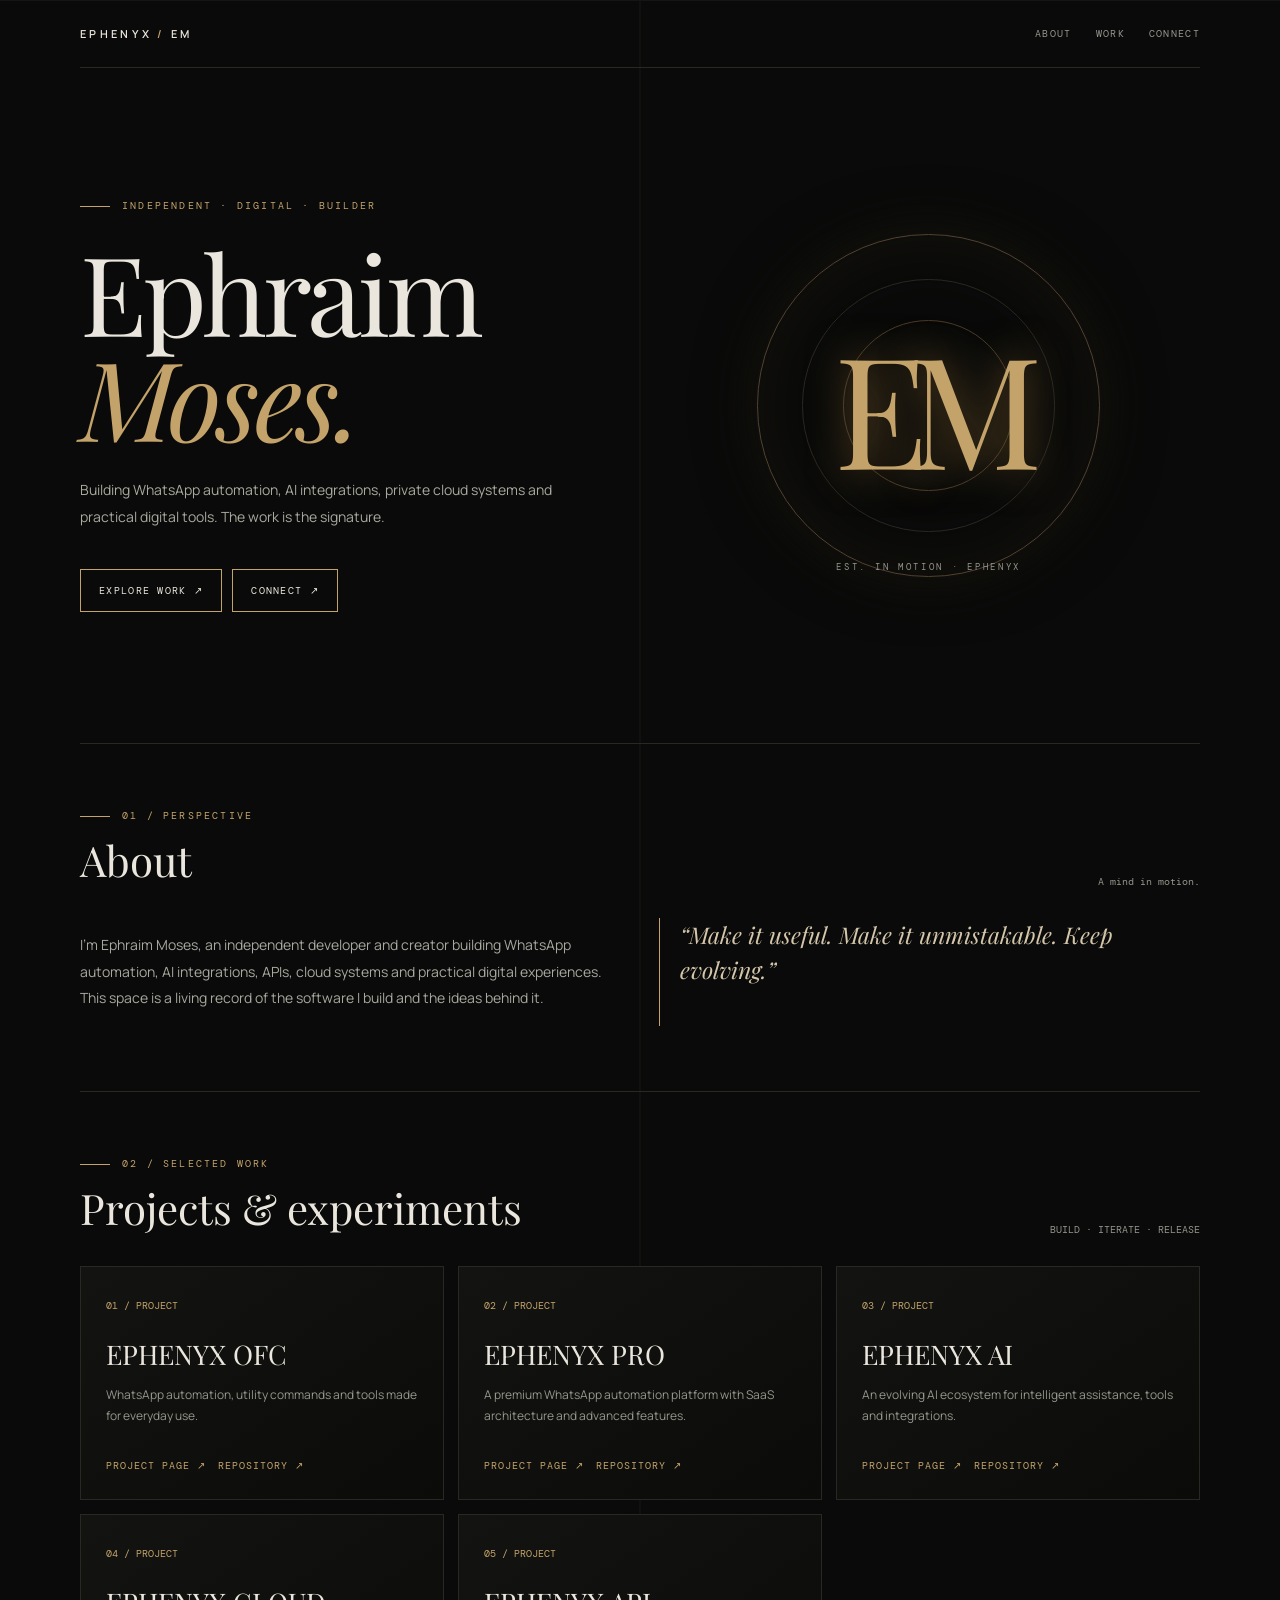
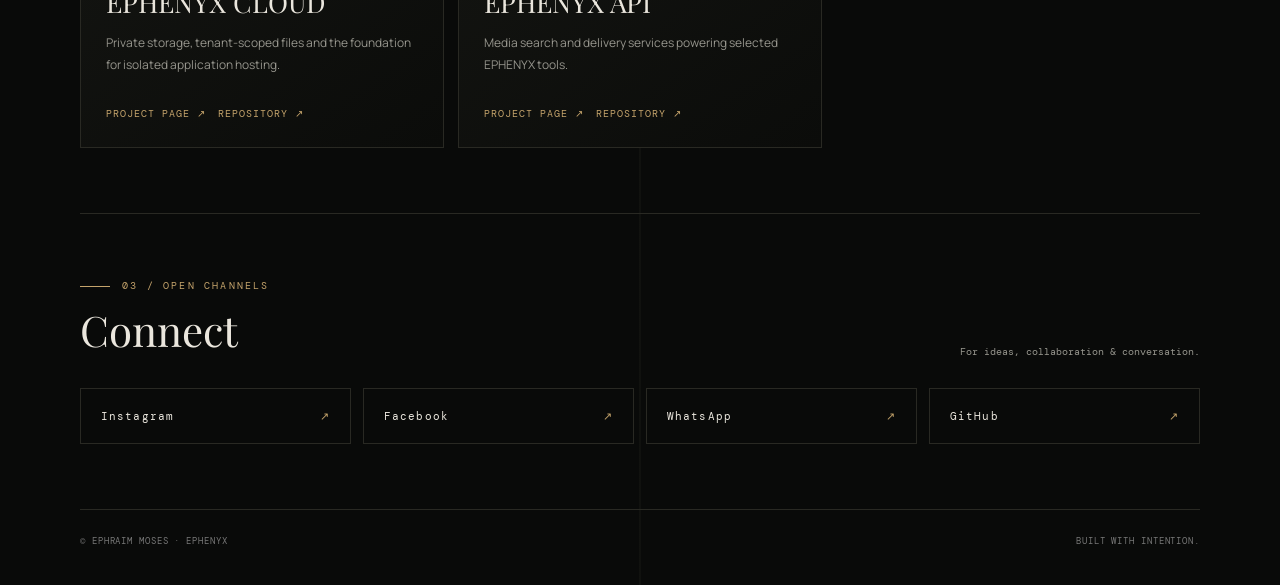
==== index.html @ 0f6b1a5a "seo: link homepage project cards to dedicated pages" ====
<!doctype html>
<html lang="en"><head>
<meta charset="utf-8"><meta name="viewport" content="width=device-width,initial-scale=1">
<title>Ephraim Moses | EPHENYX — Developer, Creator & Digital Builder</title>
<meta name="description" content="Meet Ephraim Moses, creator of EPHENYX. Explore WhatsApp automation projects, software experiments, AI tools and digital work.">
<meta name="referrer" content="strict-origin-when-cross-origin">
<meta name="author" content="Ephraim Moses"><meta name="robots" content="index,follow"><meta name="theme-color" content="#090909">
<link rel="canonical" href="https://ephraimofc.github.io/EPHENYX/">
<meta property="og:title" content="Ephraim Moses · EPHENYX"><meta property="og:description" content="Independent builder. Digital work. EPHENYX."><meta property="og:url" content="https://ephraimofc.github.io/EPHENYX/"><meta property="og:type" content="website">
<script type="application/ld+json">{"@context":"https://schema.org","@graph":[{"@type":"WebSite","name":"EPHENYX","url":"https://ephraimofc.github.io/EPHENYX/","description":"The official website of Ephraim Moses: software, WhatsApp automation, AI and digital projects."},{"@type":"Person","name":"Ephraim Moses","url":"https://ephraimofc.github.io/EPHENYX/","description":"Independent developer and creator behind EPHENYX, exploring software, WhatsApp automation, AI and digital tools.","sameAs":["https://github.com/EphraimOFC","https://www.facebook.com/share/1F3VkrP8Ye/","https://wa.me/qr/BTVJLOVQTSO5B1","https://www.instagram.com/mrephraimofc/"]}]}</script>
<style>
@import url('https://fonts.googleapis.com/css2?family=DM+Mono&family=Manrope:wght@300;400;600&family=Playfair+Display:ital,wght@0,400;0,500;1,400&display=swap');
:root{--bg:#090a09;--fg:#eae6dd;--gold:#c4a36b;--muted:#96958d;--line:#292923;--serif:'Playfair Display',Georgia,serif;--mono:'DM Mono',monospace;--sans:'Manrope',sans-serif}
*{box-sizing:border-box}html{scroll-behavior:smooth}body{margin:0;background:var(--bg);color:var(--fg);font-family:var(--sans);background-image:linear-gradient(90deg,transparent 49.9%,#151612 50%,transparent 50.1%),linear-gradient(#151612 1px,transparent 1px);background-size:100% 100%,100% 90px;background-repeat:no-repeat;overflow-x:hidden}
.wrap{width:min(1120px,calc(100% - 40px));margin:auto}.top{display:flex;justify-content:space-between;align-items:center;padding:26px 0;border-bottom:1px solid var(--line)}.brand{font-size:11px;font-weight:600;letter-spacing:.3em}.brand span{color:var(--gold)}nav{display:flex;gap:24px}nav a{color:var(--muted);font:10px var(--mono);text-decoration:none;letter-spacing:.13em;text-transform:uppercase}nav a:hover{color:var(--gold)}
.hero{min-height:75vh;display:grid;grid-template-columns:1fr 1fr;align-items:center;gap:35px;padding:60px 0}.eyebrow{color:var(--gold);font:10px var(--mono);letter-spacing:.22em;text-transform:uppercase}.eyebrow:before{content:"";display:inline-block;width:30px;height:1px;background:var(--gold);vertical-align:middle;margin-right:12px}
h1{font:clamp(60px,8.8vw,110px)/.96 var(--serif);font-weight:400;letter-spacing:-.04em;margin:27px 0}h1 em{color:var(--gold);font-weight:400}.lead{max-width:490px;color:#aaa99f;line-height:1.9;font-size:14px}.btn{display:inline-block;margin:25px 10px 0 0;border:1px solid var(--gold);padding:14px 18px;text-decoration:none;color:var(--fg);font:10px var(--mono);letter-spacing:.13em;text-transform:uppercase}.btn:hover{background:var(--gold);color:#090909}
.seal{aspect-ratio:1;max-width:390px;width:100%;margin:auto;position:relative;display:grid;place-items:center}.ring{position:absolute;border:1px solid #51432e;border-radius:50%;inset:6%;box-shadow:inset 0 0 70px #14110d,0 0 60px #15120c}.ring:before,.ring:after{content:"";position:absolute;inset:13%;border:1px solid #292720;border-radius:50%}.ring:after{inset:25%;border-color:#4a3b28}.seal strong{font:clamp(95px,14vw,155px) var(--serif);color:var(--gold);letter-spacing:-.13em;text-shadow:0 0 40px #6c5129;z-index:1}.seal small{position:absolute;bottom:7%;font:9px var(--mono);letter-spacing:.3em;color:var(--muted)}
section{padding:65px 0;border-top:1px solid var(--line)}.head{display:flex;justify-content:space-between;align-items:end;margin-bottom:30px;gap:15px}.head h2{font:42px var(--serif);font-weight:400;margin:10px 0 0}.head small{font:10px var(--mono);color:var(--muted)}
.about{display:grid;grid-template-columns:1fr 1fr;gap:38px;color:#a9a89f;line-height:1.9;font-size:14px}.quote{border-left:1px solid var(--gold);padding-left:20px;font:italic 23px/1.5 var(--serif);color:#d4c6aa}
.projects{display:grid;grid-template-columns:repeat(3,1fr);gap:14px}.project{border:1px solid var(--line);background:linear-gradient(145deg,#131411,#0b0c0a);padding:25px;min-height:230px;position:relative;transition:.2s}.project:hover{border-color:#8a7047;transform:translateY(-3px)}.project small{font:10px var(--mono);color:var(--gold)}.project h3{font:27px var(--serif);font-weight:400;margin:22px 0 10px}.project p{color:var(--muted);font-size:12px;line-height:1.8}.project a{display:inline-block;margin-top:20px;color:var(--gold);font:10px var(--mono);text-decoration:none;text-transform:uppercase;letter-spacing:.1em}.project a+a{margin-left:12px}
.links{display:flex;gap:12px;flex-wrap:wrap}.social{flex:1;min-width:170px;border:1px solid var(--line);padding:20px;text-decoration:none;color:var(--fg);font:11px var(--mono);letter-spacing:.1em;display:flex;justify-content:space-between}.social span{color:var(--gold)}.social:hover{border-color:var(--gold)}
footer{border-top:1px solid var(--line);padding:25px 0 38px;display:flex;justify-content:space-between;color:#777;font:9px var(--mono);letter-spacing:.1em;text-transform:uppercase}
@media(max-width:700px){.hero{grid-template-columns:1fr;padding:55px 0 35px;min-height:auto}.seal{max-width:270px}.top nav{gap:12px}.top nav a{font-size:9px}.projects{grid-template-columns:1fr}.project{min-height:190px}.about{grid-template-columns:1fr}.head{align-items:flex-start;flex-direction:column}.head h2{font-size:35px}h1{font-size:clamp(58px,15vw,85px)}}
</style></head>
<body><div class="wrap">
<header class="top"><div class="brand">EPHENYX <span>/</span> EM</div><nav><a href="#about">About</a><a href="#work">Work</a><a href="#connect">Connect</a></nav></header>
<main>
<div class="hero"><div><div class="eyebrow" id="kicker">Independent · Digital · Builder</div><h1 id="name">Ephraim<br><em>Moses.</em></h1><p class="lead" id="intro">Building ideas into digital tools, automation and experiences. The work is the signature.</p><a class="btn" href="#work">Explore work ↗</a><a class="btn" href="#connect">Connect ↗</a></div><div class="seal"><div class="ring"></div><strong>EM</strong><small>EST. IN MOTION · EPHENYX</small></div></div>
<section id="about"><div class="head"><div><div class="eyebrow">01 / Perspective</div><h2>About</h2></div><small id="aboutTag">A mind in motion.</small></div><div class="about"><p id="aboutText">Developer, creator and technology enthusiast building digital experiences.</p><div class="quote" id="quote">“Make it useful. Make it unmistakable. Keep evolving.”</div></div></section>
<section id="work"><div class="head"><div><div class="eyebrow">02 / Selected work</div><h2>Projects & experiments</h2></div><small>BUILD · ITERATE · RELEASE</small></div><div class="projects" id="projects">
<article class="project"><small>01 / PROJECT</small><h3>EPHENYX OFC</h3><p>WhatsApp automation, utility commands and tools made for everyday use.</p><a href="./projects/ephenyx-ofc/">Project page ↗</a><a href="https://github.com/EphraimOFC/EPHENYX-OFC">Repository ↗</a></article>
<article class="project"><small>02 / PROJECT</small><h3>EPHENYX PRO</h3><p>A premium WhatsApp automation platform with SaaS architecture and advanced features.</p><a href="./projects/ephenyx-pro/">Project page ↗</a><a href="https://github.com/EphraimOFC/EPHENYXPRO">Repository ↗</a></article>
<article class="project"><small>03 / PROJECT</small><h3>EPHENYX AI</h3><p>A conversational AI service foundation for the EPHENYX ecosystem.</p><a href="./projects/ephenyx-ai/">Project page ↗</a><a href="https://github.com/EphraimOFC/EPHENYX-AI">Repository ↗</a></article>
<article class="project"><small>04 / PROJECT</small><h3>EPHENYX CLOUD</h3><p>Private storage and the foundation for isolated hosting of bots and applications.</p><a href="./projects/ephenyx-cloud/">Project page ↗</a><a href="https://github.com/EphraimOFC/EPHENYX-CLOUD">Repository ↗</a></article>
<article class="project"><small>05 / PROJECT</small><h3>EPHENYX API</h3><p>Media search and delivery services supporting selected EPHENYX tools.</p><a href="./projects/ephenyx-api/">Project page ↗</a><a href="https://github.com/EphraimOFC/mrephraimofc-ephenyx-apis">Repository ↗</a></article>
</div></section>
<section id="connect"><div class="head"><div><div class="eyebrow">03 / Open channels</div><h2>Connect</h2></div><small id="contactIntro">Ideas · Collaboration · Conversation</small></div><div class="links" id="contacts">
<a class="social" href="https://www.instagram.com/mrephraimofc/" target="_blank" rel="noopener noreferrer">Instagram <span>↗</span></a>
<a class="social" href="https://www.facebook.com/share/1F3VkrP8Ye/" target="_blank" rel="noopener noreferrer">Facebook <span>↗</span></a>
<a class="social" href="https://wa.me/qr/BTVJLOVQTSO5B1" target="_blank" rel="noopener noreferrer">WhatsApp <span>↗</span></a>
<a class="social" href="https://github.com/EphraimOFC" target="_blank" rel="noopener noreferrer">GitHub <span>↗</span></a>
</div></section>
</main><footer><span id="foot">© Ephraim Moses · EPHENYX</span><span>Built with intention.</span></footer></div>
<script>
const fallback={name:"Ephraim Moses",heroKicker:"Independent · Digital · Builder",heroBio:"Building ideas into digital tools, automation and experiences. The work is the signature.",about:"I’m Ephraim Moses, an independent developer and creator exploring technology, automation, AI and practical digital experiences. This space is a living record of the things I build and the ideas behind them.",aboutTag:"A mind in motion.",quote:"Make it useful. Make it unmistakable. Keep evolving.",contactCaption:"For ideas, collaboration & conversation.",footer:"© Ephraim Moses · EPHENYX",projects:[{name:"EPHENYX OFC",description:"WhatsApp automation, utility commands and tools made for everyday use.",url:"https://github.com/EphraimOFC/EPHENYX-OFC",label:"Explore repository"},{name:"EPHENYX PRO",description:"Premium WhatsApp automation with SaaS architecture and advanced features.",url:"https://github.com/EphraimOFC/EPHENYXPRO",label:"Explore repository"},{name:"EPHENYX AI",description:"An evolving AI ecosystem for assistance, tools and integrations.",url:"#connect",label:"In development"}],contacts:[{name:"Facebook",url:"https://www.facebook.com/share/1F3VkrP8Ye/"},{name:"WhatsApp",url:"https://wa.me/qr/BTVJLOVQTSO5B1"},{name:"GitHub",url:"https://github.com/EphraimOFC"}]};
const esc=v=>String(v??"").replace(/[&<>"']/g,c=>({"&":"&amp;","<":"&lt;",">":"&gt;",'"':"&quot;","'":"&#39;"}[c]));
const safe=v=>{try{const u=new URL(v,location.href);return ["https:","http:"].includes(u.protocol)?esc(u.href):"#"}catch{return "#"}};
async function render(){let d=fallback;try{const r=await fetch("./data.json",{cache:"no-store"});if(r.ok)d={...fallback,...await r.json()}}catch{}
document.getElementById("kicker").textContent=d.heroKicker;const n=String(d.name||fallback.name).split(" ");document.getElementById("name").innerHTML=esc(n.shift())+"<br><em>"+esc(n.join(" "))+".</em>";document.getElementById("intro").textContent=d.heroBio;document.getElementById("aboutTag").textContent=d.aboutTag;document.getElementById("aboutText").textContent=d.about;document.getElementById("quote").textContent="“"+d.quote+"”";document.getElementById("contactIntro").textContent=d.contactCaption;document.getElementById("foot").textContent=d.footer;
document.getElementById("projects").innerHTML=(d.projects||[]).map((p,i)=>'<article class="project"><small>0'+(i+1)+' / PROJECT</small><h3>'+esc(p.name)+'</h3><p>'+esc(p.description)+'</p><a href="'+safe(p.url)+'" target="_blank" rel="noopener noreferrer">'+esc(p.label||"Project page")+' ↗</a>'+(p.repo?'<a href="'+safe(p.repo)+'" target="_blank" rel="noopener noreferrer">'+esc(p.repoLabel||"Repository")+' ↗</a>':'')+'</article>').join("");
document.getElementById("contacts").innerHTML=(d.contacts||[]).map(c=>'<a class="social" href="'+safe(c.url)+'" target="_blank" rel="noopener noreferrer">'+esc(c.name)+' <span>↗</span></a>').join("")}
render();
</script></body></html>
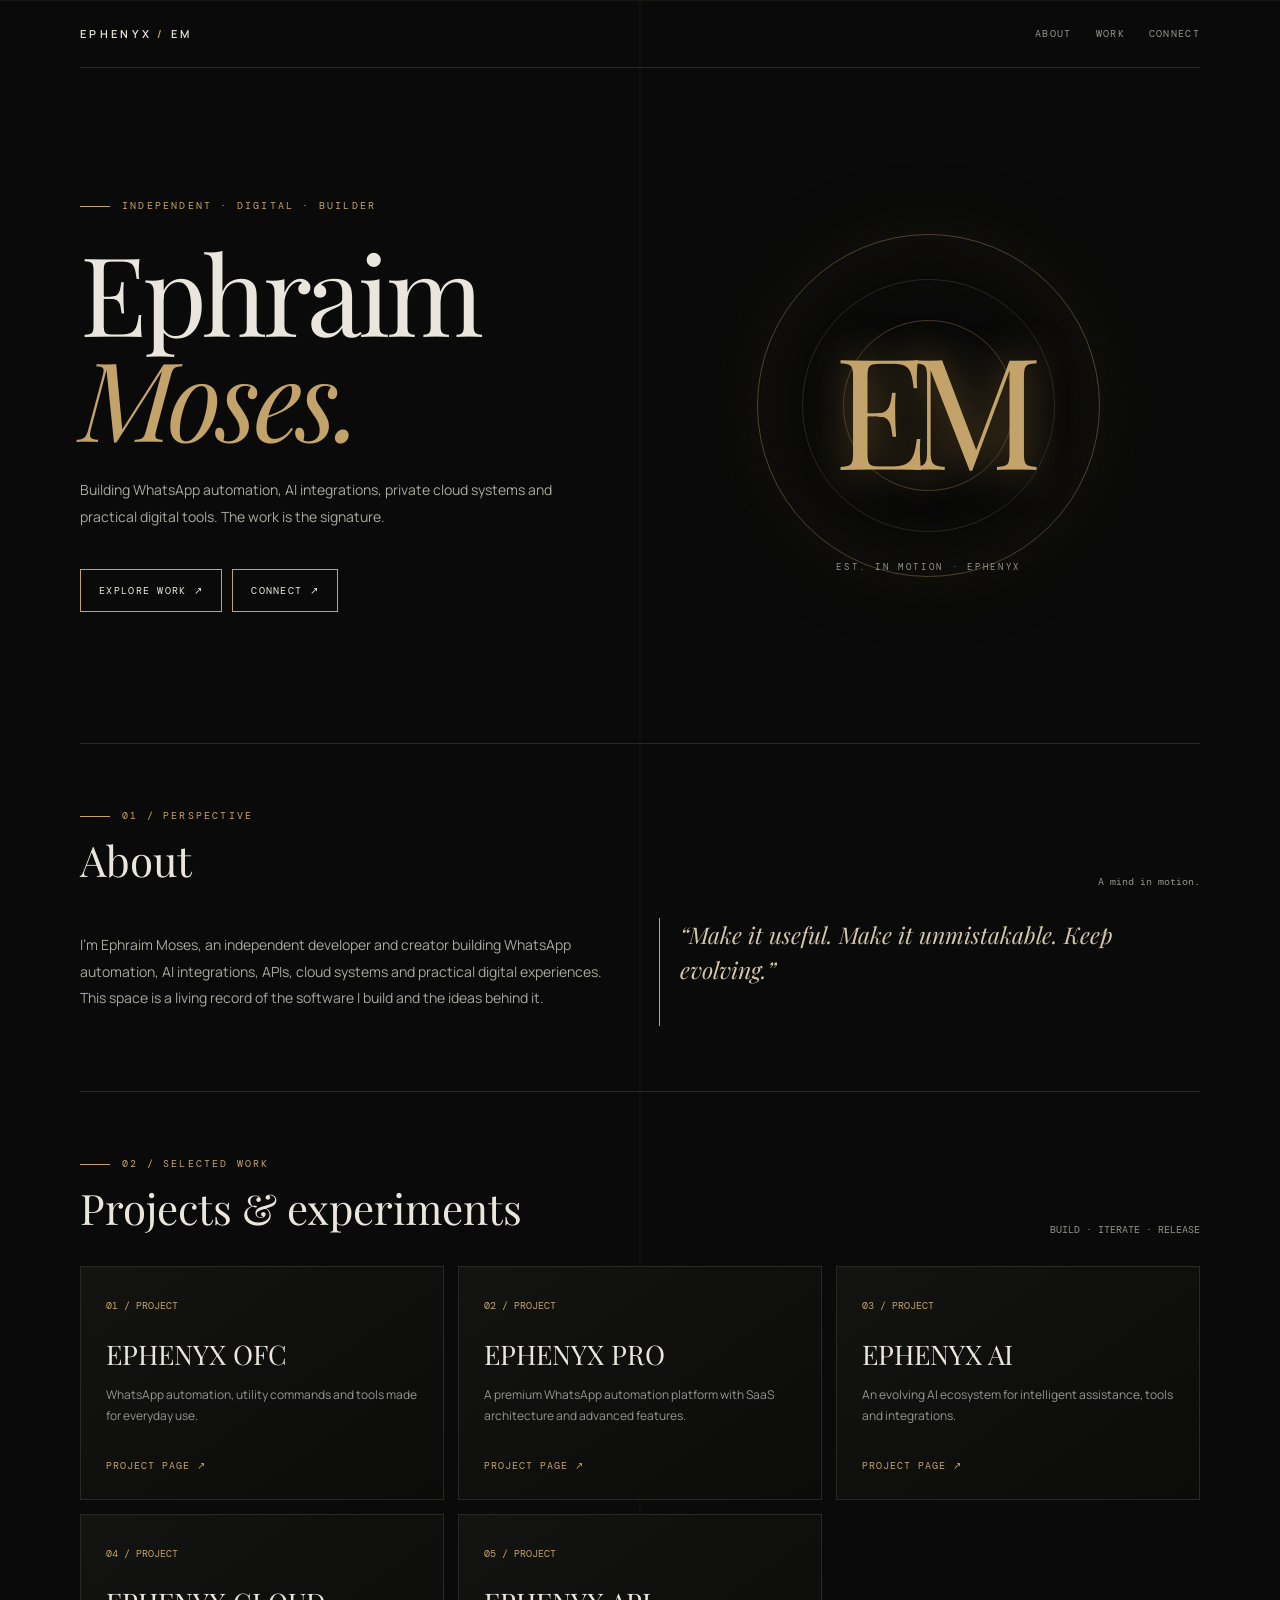
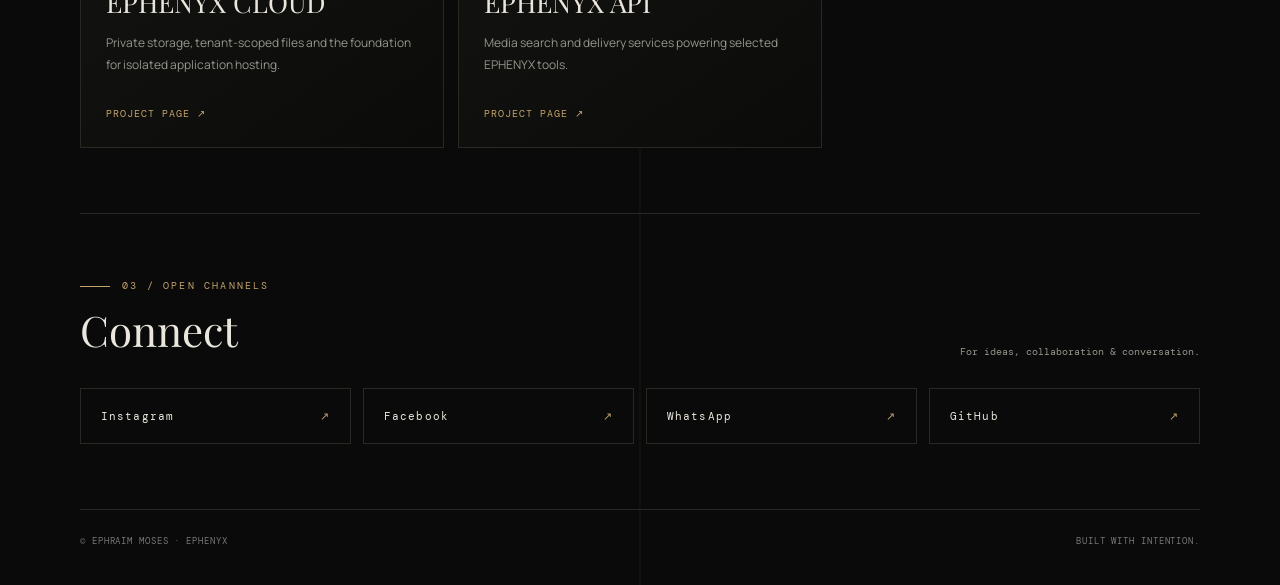
==== commit 21adf5e4: "Improve crawlable project content and social metadata" ====
--- a/index.html
+++ b/index.html
@@ -5,11 +5,11 @@
 <meta name="description" content="Meet Ephraim Moses, creator of EPHENYX. Explore WhatsApp automation projects, software experiments, AI tools and digital work.">
 <meta name="referrer" content="strict-origin-when-cross-origin">
 <meta name="author" content="Ephraim Moses"><meta name="robots" content="index,follow"><meta name="theme-color" content="#090909">
-<link rel="canonical" href="https://ephraimofc.github.io/EPHENYX/">
-<meta property="og:title" content="Ephraim Moses · EPHENYX"><meta property="og:description" content="Independent builder. Digital work. EPHENYX."><meta property="og:url" content="https://ephraimofc.github.io/EPHENYX/"><meta property="og:type" content="website">
+<link rel="canonical" href="https://ephraimofc.github.io/EPHENYX/"><link rel="icon" href="favicon.svg" type="image/svg+xml"><link rel="preconnect" href="https://fonts.googleapis.com"><link rel="preconnect" href="https://fonts.gstatic.com" crossorigin><link rel="stylesheet" href="https://fonts.googleapis.com/css2?family=DM+Mono&family=Manrope:wght@300;400;600&family=Playfair+Display:ital,wght@0,400;0,500;1,400&display=swap">
+<meta property="og:title" content="Ephraim Moses · EPHENYX"><meta property="og:description" content="Independent builder. Digital work. EPHENYX."><meta property="og:url" content="https://ephraimofc.github.io/EPHENYX/"><meta property="og:type" content="website"><meta name="twitter:card" content="summary"><meta name="twitter:title" content="Ephraim Moses | EPHENYX"><meta name="twitter:description" content="Independent developer building WhatsApp automation, AI integrations, cloud systems and practical digital tools.">
 <script type="application/ld+json">{"@context":"https://schema.org","@graph":[{"@type":"WebSite","name":"EPHENYX","url":"https://ephraimofc.github.io/EPHENYX/","description":"The official website of Ephraim Moses: software, WhatsApp automation, AI and digital projects."},{"@type":"Person","name":"Ephraim Moses","url":"https://ephraimofc.github.io/EPHENYX/","description":"Independent developer and creator behind EPHENYX, exploring software, WhatsApp automation, AI and digital tools.","sameAs":["https://github.com/EphraimOFC","https://www.facebook.com/share/1F3VkrP8Ye/","https://wa.me/qr/BTVJLOVQTSO5B1","https://www.instagram.com/mrephraimofc/"]}]}</script>
 <style>
-@import url('https://fonts.googleapis.com/css2?family=DM+Mono&family=Manrope:wght@300;400;600&family=Playfair+Display:ital,wght@0,400;0,500;1,400&display=swap');
+
 :root{--bg:#090a09;--fg:#eae6dd;--gold:#c4a36b;--muted:#96958d;--line:#292923;--serif:'Playfair Display',Georgia,serif;--mono:'DM Mono',monospace;--sans:'Manrope',sans-serif}
 *{box-sizing:border-box}html{scroll-behavior:smooth}body{margin:0;background:var(--bg);color:var(--fg);font-family:var(--sans);background-image:linear-gradient(90deg,transparent 49.9%,#151612 50%,transparent 50.1%),linear-gradient(#151612 1px,transparent 1px);background-size:100% 100%,100% 90px;background-repeat:no-repeat;overflow-x:hidden}
 .wrap{width:min(1120px,calc(100% - 40px));margin:auto}.top{display:flex;justify-content:space-between;align-items:center;padding:26px 0;border-bottom:1px solid var(--line)}.brand{font-size:11px;font-weight:600;letter-spacing:.3em}.brand span{color:var(--gold)}nav{display:flex;gap:24px}nav a{color:var(--muted);font:10px var(--mono);text-decoration:none;letter-spacing:.13em;text-transform:uppercase}nav a:hover{color:var(--gold)}
@@ -18,7 +18,7 @@
 .seal{aspect-ratio:1;max-width:390px;width:100%;margin:auto;position:relative;display:grid;place-items:center}.ring{position:absolute;border:1px solid #51432e;border-radius:50%;inset:6%;box-shadow:inset 0 0 70px #14110d,0 0 60px #15120c}.ring:before,.ring:after{content:"";position:absolute;inset:13%;border:1px solid #292720;border-radius:50%}.ring:after{inset:25%;border-color:#4a3b28}.seal strong{font:clamp(95px,14vw,155px) var(--serif);color:var(--gold);letter-spacing:-.13em;text-shadow:0 0 40px #6c5129;z-index:1}.seal small{position:absolute;bottom:7%;font:9px var(--mono);letter-spacing:.3em;color:var(--muted)}
 section{padding:65px 0;border-top:1px solid var(--line)}.head{display:flex;justify-content:space-between;align-items:end;margin-bottom:30px;gap:15px}.head h2{font:42px var(--serif);font-weight:400;margin:10px 0 0}.head small{font:10px var(--mono);color:var(--muted)}
 .about{display:grid;grid-template-columns:1fr 1fr;gap:38px;color:#a9a89f;line-height:1.9;font-size:14px}.quote{border-left:1px solid var(--gold);padding-left:20px;font:italic 23px/1.5 var(--serif);color:#d4c6aa}
-.projects{display:grid;grid-template-columns:repeat(3,1fr);gap:14px}.project{border:1px solid var(--line);background:linear-gradient(145deg,#131411,#0b0c0a);padding:25px;min-height:230px;position:relative;transition:.2s}.project:hover{border-color:#8a7047;transform:translateY(-3px)}.project small{font:10px var(--mono);color:var(--gold)}.project h3{font:27px var(--serif);font-weight:400;margin:22px 0 10px}.project p{color:var(--muted);font-size:12px;line-height:1.8}.project a{display:inline-block;margin-top:20px;color:var(--gold);font:10px var(--mono);text-decoration:none;text-transform:uppercase;letter-spacing:.1em}.project a+a{margin-left:12px}
+.projects{display:grid;grid-template-columns:repeat(3,1fr);gap:14px}.project{border:1px solid var(--line);background:linear-gradient(145deg,#131411,#0b0c0a);padding:25px;min-height:230px;position:relative;transition:.2s}.project:hover{border-color:#8a7047;transform:translateY(-3px)}.project small{font:10px var(--mono);color:var(--gold)}.project h3{font:27px var(--serif);font-weight:400;margin:22px 0 10px}.project p{color:var(--muted);font-size:12px;line-height:1.8}.project a{display:inline-block;margin-top:20px;color:var(--gold);font:10px var(--mono);text-decoration:none;text-transform:uppercase;letter-spacing:.1em}
 .links{display:flex;gap:12px;flex-wrap:wrap}.social{flex:1;min-width:170px;border:1px solid var(--line);padding:20px;text-decoration:none;color:var(--fg);font:11px var(--mono);letter-spacing:.1em;display:flex;justify-content:space-between}.social span{color:var(--gold)}.social:hover{border-color:var(--gold)}
 footer{border-top:1px solid var(--line);padding:25px 0 38px;display:flex;justify-content:space-between;color:#777;font:9px var(--mono);letter-spacing:.1em;text-transform:uppercase}
 @media(max-width:700px){.hero{grid-template-columns:1fr;padding:55px 0 35px;min-height:auto}.seal{max-width:270px}.top nav{gap:12px}.top nav a{font-size:9px}.projects{grid-template-columns:1fr}.project{min-height:190px}.about{grid-template-columns:1fr}.head{align-items:flex-start;flex-direction:column}.head h2{font-size:35px}h1{font-size:clamp(58px,15vw,85px)}}
@@ -29,11 +29,11 @@
 <div class="hero"><div><div class="eyebrow" id="kicker">Independent · Digital · Builder</div><h1 id="name">Ephraim<br><em>Moses.</em></h1><p class="lead" id="intro">Building ideas into digital tools, automation and experiences. The work is the signature.</p><a class="btn" href="#work">Explore work ↗</a><a class="btn" href="#connect">Connect ↗</a></div><div class="seal"><div class="ring"></div><strong>EM</strong><small>EST. IN MOTION · EPHENYX</small></div></div>
 <section id="about"><div class="head"><div><div class="eyebrow">01 / Perspective</div><h2>About</h2></div><small id="aboutTag">A mind in motion.</small></div><div class="about"><p id="aboutText">Developer, creator and technology enthusiast building digital experiences.</p><div class="quote" id="quote">“Make it useful. Make it unmistakable. Keep evolving.”</div></div></section>
 <section id="work"><div class="head"><div><div class="eyebrow">02 / Selected work</div><h2>Projects & experiments</h2></div><small>BUILD · ITERATE · RELEASE</small></div><div class="projects" id="projects">
-<article class="project"><small>01 / PROJECT</small><h3>EPHENYX OFC</h3><p>WhatsApp automation, utility commands and tools made for everyday use.</p><a href="./projects/ephenyx-ofc/">Project page ↗</a><a href="https://github.com/EphraimOFC/EPHENYX-OFC">Repository ↗</a></article>
-<article class="project"><small>02 / PROJECT</small><h3>EPHENYX PRO</h3><p>A premium WhatsApp automation platform with SaaS architecture and advanced features.</p><a href="./projects/ephenyx-pro/">Project page ↗</a><a href="https://github.com/EphraimOFC/EPHENYXPRO">Repository ↗</a></article>
-<article class="project"><small>03 / PROJECT</small><h3>EPHENYX AI</h3><p>A conversational AI service foundation for the EPHENYX ecosystem.</p><a href="./projects/ephenyx-ai/">Project page ↗</a><a href="https://github.com/EphraimOFC/EPHENYX-AI">Repository ↗</a></article>
-<article class="project"><small>04 / PROJECT</small><h3>EPHENYX CLOUD</h3><p>Private storage and the foundation for isolated hosting of bots and applications.</p><a href="./projects/ephenyx-cloud/">Project page ↗</a><a href="https://github.com/EphraimOFC/EPHENYX-CLOUD">Repository ↗</a></article>
-<article class="project"><small>05 / PROJECT</small><h3>EPHENYX API</h3><p>Media search and delivery services supporting selected EPHENYX tools.</p><a href="./projects/ephenyx-api/">Project page ↗</a><a href="https://github.com/EphraimOFC/mrephraimofc-ephenyx-apis">Repository ↗</a></article>
+<article class="project"><small>01 / PROJECT</small><h3>EPHENYX OFC</h3><p>WhatsApp automation, utility commands and tools made for everyday use.</p><a href="https://github.com/EphraimOFC/EPHENYX-OFC">Explore repository ↗</a></article>
+<article class="project"><small>02 / PROJECT</small><h3>EPHENYX PRO</h3><p>A premium WhatsApp automation platform with SaaS architecture and advanced features.</p><a href="https://github.com/EphraimOFC/EPHENYXPRO">Explore repository ↗</a></article>
+<article class="project"><small>03 / PROJECT</small><h3>EPHENYX AI</h3><p>An evolving AI ecosystem for intelligent assistance, tools and integrations.</p><a href="#connect">In development ↗</a></article>
+<article class="project"><small>04 / PROJECT</small><h3>EPHENYX CLOUD</h3><p>Private storage, tenant-scoped files and the foundation for isolated application hosting.</p><a href="https://github.com/EphraimOFC/EPHENYX">Project overview ↗</a></article>
+<article class="project"><small>05 / PROJECT</small><h3>EPHENYX API</h3><p>Media search and delivery services powering selected EPHENYX tools.</p><a href="https://github.com/EphraimOFC/mrephraimofc-ephenyx-apis" target="_blank" rel="noopener noreferrer">Explore repository ↗</a></article>
 </div></section>
 <section id="connect"><div class="head"><div><div class="eyebrow">03 / Open channels</div><h2>Connect</h2></div><small id="contactIntro">Ideas · Collaboration · Conversation</small></div><div class="links" id="contacts">
 <a class="social" href="https://www.instagram.com/mrephraimofc/" target="_blank" rel="noopener noreferrer">Instagram <span>↗</span></a>
@@ -48,7 +48,7 @@
 const safe=v=>{try{const u=new URL(v,location.href);return ["https:","http:"].includes(u.protocol)?esc(u.href):"#"}catch{return "#"}};
 async function render(){let d=fallback;try{const r=await fetch("./data.json",{cache:"no-store"});if(r.ok)d={...fallback,...await r.json()}}catch{}
 document.getElementById("kicker").textContent=d.heroKicker;const n=String(d.name||fallback.name).split(" ");document.getElementById("name").innerHTML=esc(n.shift())+"<br><em>"+esc(n.join(" "))+".</em>";document.getElementById("intro").textContent=d.heroBio;document.getElementById("aboutTag").textContent=d.aboutTag;document.getElementById("aboutText").textContent=d.about;document.getElementById("quote").textContent="“"+d.quote+"”";document.getElementById("contactIntro").textContent=d.contactCaption;document.getElementById("foot").textContent=d.footer;
-document.getElementById("projects").innerHTML=(d.projects||[]).map((p,i)=>'<article class="project"><small>0'+(i+1)+' / PROJECT</small><h3>'+esc(p.name)+'</h3><p>'+esc(p.description)+'</p><a href="'+safe(p.url)+'" target="_blank" rel="noopener noreferrer">'+esc(p.label||"Project page")+' ↗</a>'+(p.repo?'<a href="'+safe(p.repo)+'" target="_blank" rel="noopener noreferrer">'+esc(p.repoLabel||"Repository")+' ↗</a>':'')+'</article>').join("");
+document.getElementById("projects").innerHTML=(d.projects||[]).map((p,i)=>'<article class="project"><small>0'+(i+1)+' / PROJECT</small><h3>'+esc(p.name)+'</h3><p>'+esc(p.description)+'</p><a href="'+safe(p.url)+'" target="_blank" rel="noopener noreferrer">'+esc(p.label||"Open link")+' ↗</a></article>').join("");
 document.getElementById("contacts").innerHTML=(d.contacts||[]).map(c=>'<a class="social" href="'+safe(c.url)+'" target="_blank" rel="noopener noreferrer">'+esc(c.name)+' <span>↗</span></a>').join("")}
 render();
 </script></body></html>
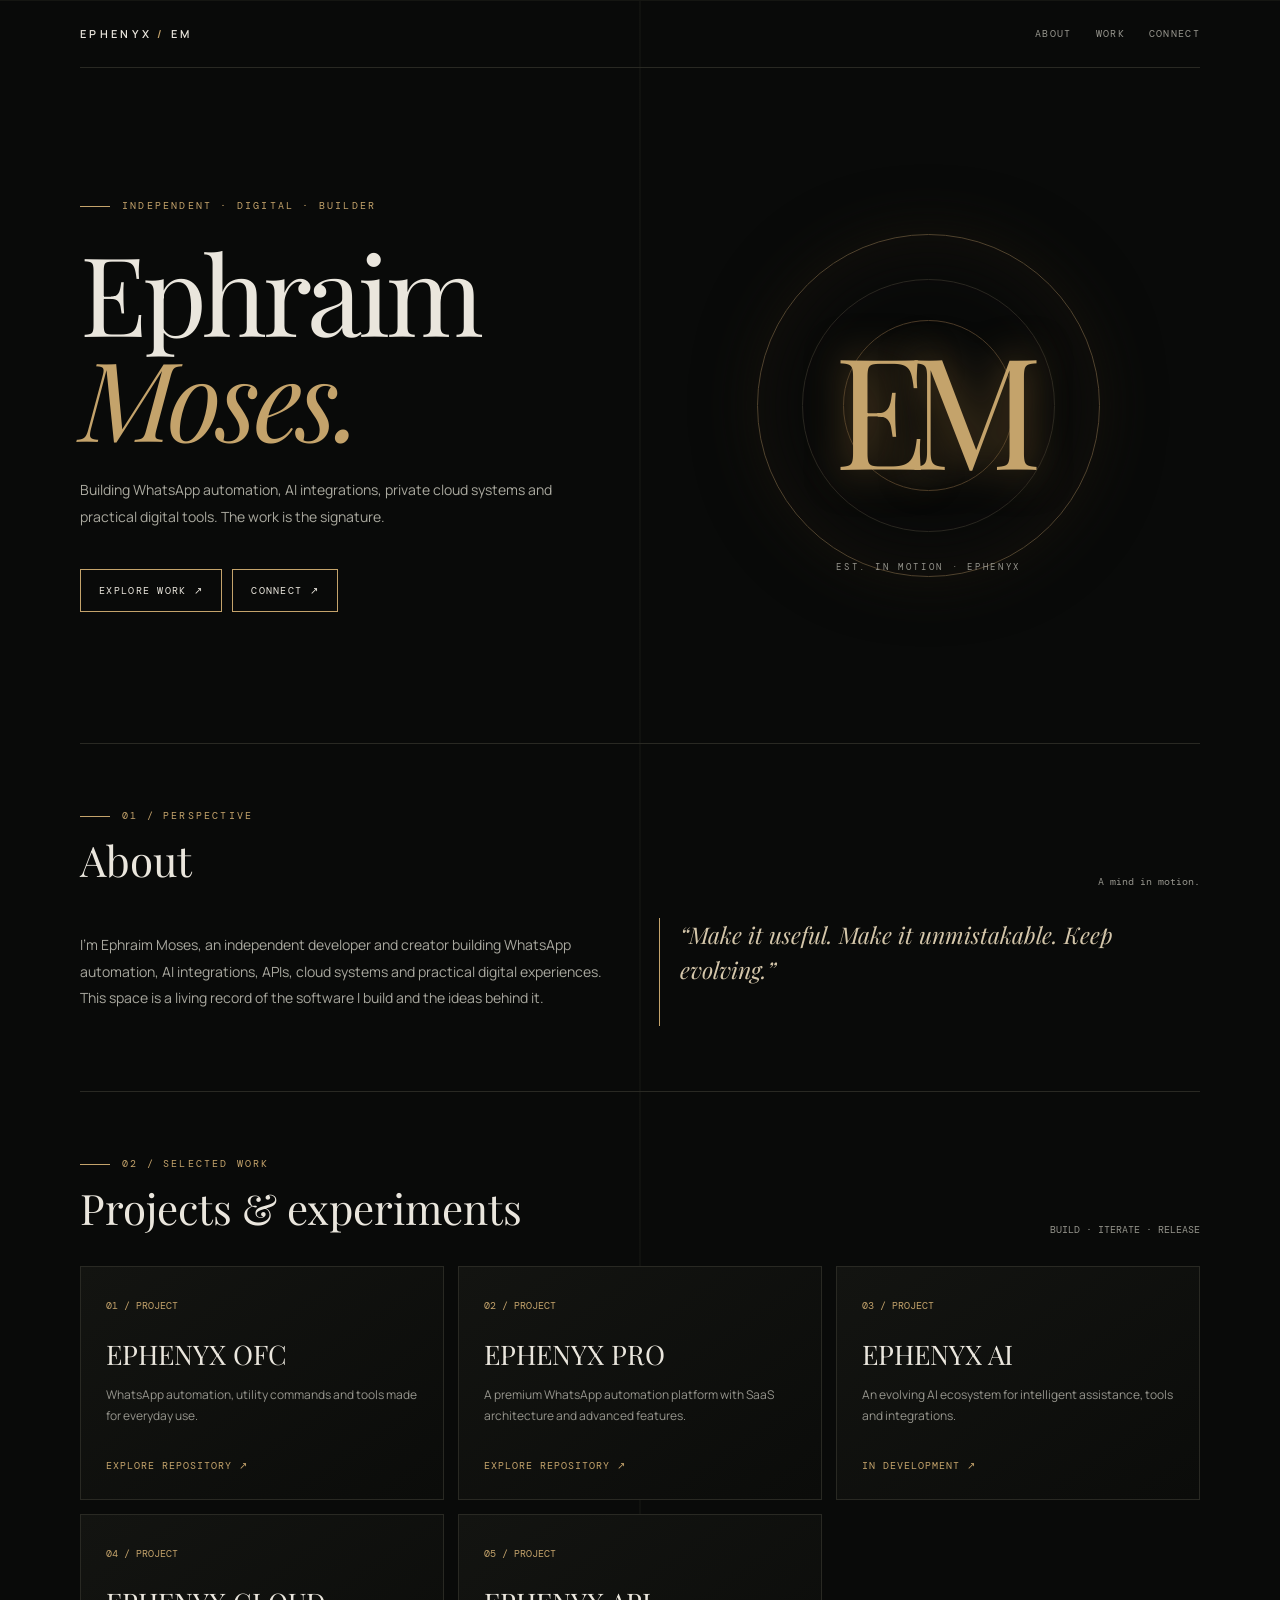
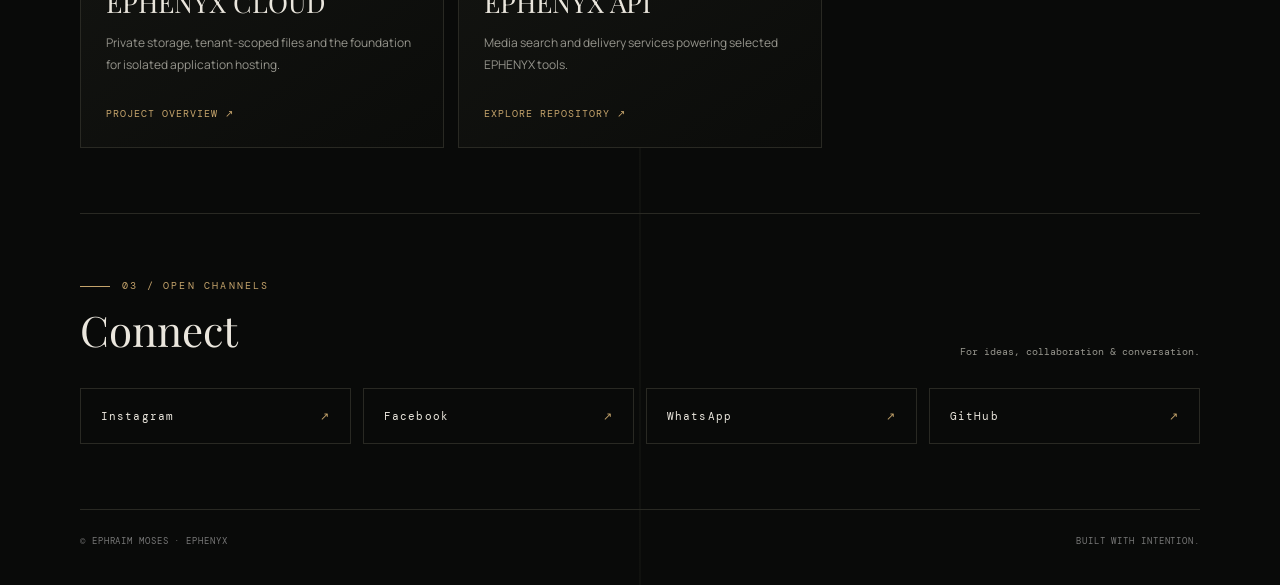
==== commit ab8866cc: "Keep all projects in JavaScript fallback data" ====
--- a/index.html
+++ b/index.html
@@ -43,7 +43,7 @@
 </div></section>
 </main><footer><span id="foot">© Ephraim Moses · EPHENYX</span><span>Built with intention.</span></footer></div>
 <script>
-const fallback={name:"Ephraim Moses",heroKicker:"Independent · Digital · Builder",heroBio:"Building ideas into digital tools, automation and experiences. The work is the signature.",about:"I’m Ephraim Moses, an independent developer and creator exploring technology, automation, AI and practical digital experiences. This space is a living record of the things I build and the ideas behind them.",aboutTag:"A mind in motion.",quote:"Make it useful. Make it unmistakable. Keep evolving.",contactCaption:"For ideas, collaboration & conversation.",footer:"© Ephraim Moses · EPHENYX",projects:[{name:"EPHENYX OFC",description:"WhatsApp automation, utility commands and tools made for everyday use.",url:"https://github.com/EphraimOFC/EPHENYX-OFC",label:"Explore repository"},{name:"EPHENYX PRO",description:"Premium WhatsApp automation with SaaS architecture and advanced features.",url:"https://github.com/EphraimOFC/EPHENYXPRO",label:"Explore repository"},{name:"EPHENYX AI",description:"An evolving AI ecosystem for assistance, tools and integrations.",url:"#connect",label:"In development"}],contacts:[{name:"Facebook",url:"https://www.facebook.com/share/1F3VkrP8Ye/"},{name:"WhatsApp",url:"https://wa.me/qr/BTVJLOVQTSO5B1"},{name:"GitHub",url:"https://github.com/EphraimOFC"}]};
+const fallback={name:"Ephraim Moses",heroKicker:"Independent · Digital · Builder",heroBio:"Building ideas into digital tools, automation and experiences. The work is the signature.",about:"I’m Ephraim Moses, an independent developer and creator exploring technology, automation, AI and practical digital experiences. This space is a living record of the things I build and the ideas behind them.",aboutTag:"A mind in motion.",quote:"Make it useful. Make it unmistakable. Keep evolving.",contactCaption:"For ideas, collaboration & conversation.",footer:"© Ephraim Moses · EPHENYX",projects:[{name:"EPHENYX OFC",description:"WhatsApp automation, utility commands and tools made for everyday use.",url:"https://github.com/EphraimOFC/EPHENYX-OFC",label:"Explore repository"},{name:"EPHENYX PRO",description:"Premium WhatsApp automation with SaaS architecture and advanced features.",url:"https://github.com/EphraimOFC/EPHENYXPRO",label:"Explore repository"},{name:"EPHENYX AI",description:"An evolving AI ecosystem for assistance, tools and integrations.",url:"#connect",label:"In development"},{name:"EPHENYX CLOUD",description:"Private storage, tenant-scoped files and the foundation for isolated application hosting.",url:"https://github.com/EphraimOFC/EPHENYX",label:"Project overview"},{name:"EPHENYX API",description:"Media search and delivery services powering selected EPHENYX tools.",url:"https://github.com/EphraimOFC/mrephraimofc-ephenyx-apis",label:"Explore repository"}],contacts:[{name:"Facebook",url:"https://www.facebook.com/share/1F3VkrP8Ye/"},{name:"WhatsApp",url:"https://wa.me/qr/BTVJLOVQTSO5B1"},{name:"GitHub",url:"https://github.com/EphraimOFC"}]};
 const esc=v=>String(v??"").replace(/[&<>"']/g,c=>({"&":"&amp;","<":"&lt;",">":"&gt;",'"':"&quot;","'":"&#39;"}[c]));
 const safe=v=>{try{const u=new URL(v,location.href);return ["https:","http:"].includes(u.protocol)?esc(u.href):"#"}catch{return "#"}};
 async function render(){let d=fallback;try{const r=await fetch("./data.json",{cache:"no-store"});if(r.ok)d={...fallback,...await r.json()}}catch{}
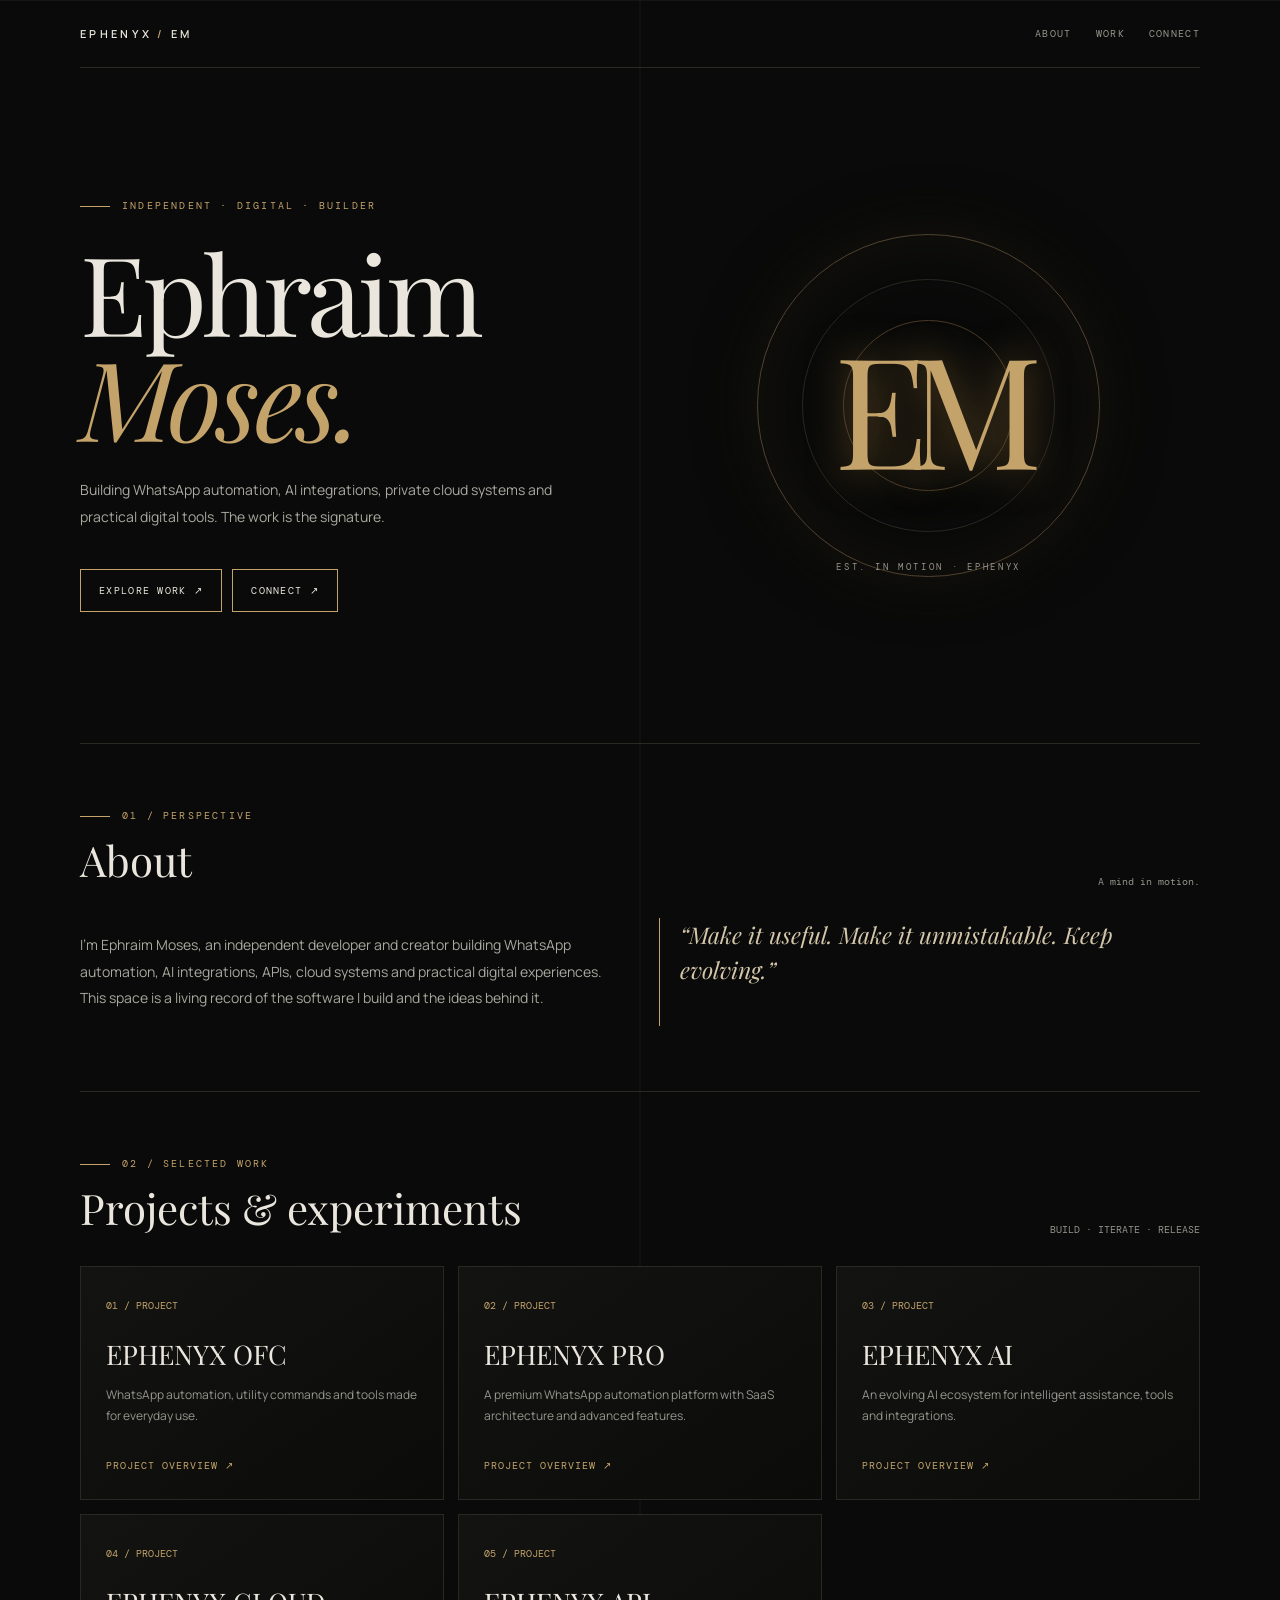
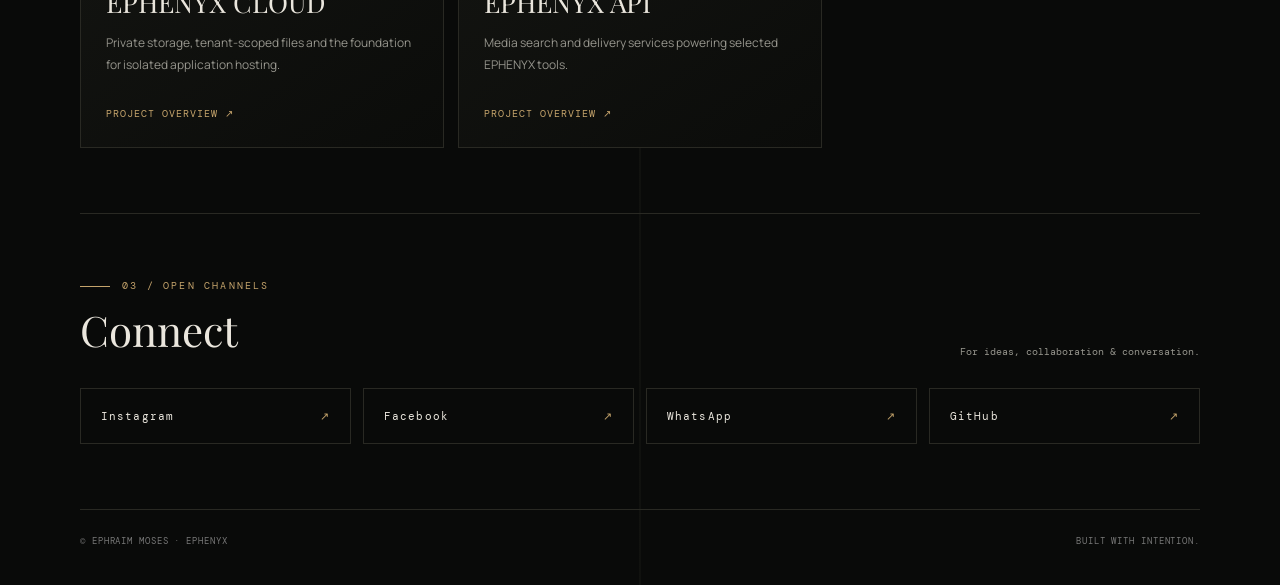
==== commit 979290d3: "site: connect homepage project cards to detailed profiles" ====
--- a/index.html
+++ b/index.html
@@ -5,7 +5,7 @@
 <meta name="description" content="Meet Ephraim Moses, creator of EPHENYX. Explore WhatsApp automation projects, software experiments, AI tools and digital work.">
 <meta name="referrer" content="strict-origin-when-cross-origin">
 <meta name="author" content="Ephraim Moses"><meta name="robots" content="index,follow"><meta name="theme-color" content="#090909">
-<link rel="canonical" href="https://ephraimofc.github.io/EPHENYX/"><link rel="icon" href="favicon.svg" type="image/svg+xml"><link rel="preconnect" href="https://fonts.googleapis.com"><link rel="preconnect" href="https://fonts.gstatic.com" crossorigin><link rel="stylesheet" href="https://fonts.googleapis.com/css2?family=DM+Mono&family=Manrope:wght@300;400;600&family=Playfair+Display:ital,wght@0,400;0,500;1,400&display=swap">
+<link rel="canonical" href="https://ephraimofc.github.io/EPHENYX/"><link rel="icon" href="favicon.svg" type="image/svg+xml"><link rel="preconnect" href="https://fonts.googleapis.com"><link rel="preconnect" href="https://fonts.gstatic.com" crossorigin><link rel="stylesheet" href="https://fonts.googleapis.com/css2?family=DM+Mono&amp;family=Manrope:wght@300;400;600&amp;family=Playfair+Display:ital,wght@0,400;0,500;1,400&amp;display=swap">
 <meta property="og:title" content="Ephraim Moses · EPHENYX"><meta property="og:description" content="Independent builder. Digital work. EPHENYX."><meta property="og:url" content="https://ephraimofc.github.io/EPHENYX/"><meta property="og:type" content="website"><meta name="twitter:card" content="summary"><meta name="twitter:title" content="Ephraim Moses | EPHENYX"><meta name="twitter:description" content="Independent developer building WhatsApp automation, AI integrations, cloud systems and practical digital tools.">
 <script type="application/ld+json">{"@context":"https://schema.org","@graph":[{"@type":"WebSite","name":"EPHENYX","url":"https://ephraimofc.github.io/EPHENYX/","description":"The official website of Ephraim Moses: software, WhatsApp automation, AI and digital projects."},{"@type":"Person","name":"Ephraim Moses","url":"https://ephraimofc.github.io/EPHENYX/","description":"Independent developer and creator behind EPHENYX, exploring software, WhatsApp automation, AI and digital tools.","sameAs":["https://github.com/EphraimOFC","https://www.facebook.com/share/1F3VkrP8Ye/","https://wa.me/qr/BTVJLOVQTSO5B1","https://www.instagram.com/mrephraimofc/"]}]}</script>
 <style>
@@ -24,16 +24,16 @@
 @media(max-width:700px){.hero{grid-template-columns:1fr;padding:55px 0 35px;min-height:auto}.seal{max-width:270px}.top nav{gap:12px}.top nav a{font-size:9px}.projects{grid-template-columns:1fr}.project{min-height:190px}.about{grid-template-columns:1fr}.head{align-items:flex-start;flex-direction:column}.head h2{font-size:35px}h1{font-size:clamp(58px,15vw,85px)}}
 </style></head>
 <body><div class="wrap">
-<header class="top"><div class="brand">EPHENYX <span>/</span> EM</div><nav><a href="#about">About</a><a href="#work">Work</a><a href="#connect">Connect</a></nav></header>
+<header class="top"><div class="brand">EPHENYX <span>/</span> EM</div><nav><a href="#about">About</a><a href="#work">Work</a><a href="ai.html">Connect</a></nav></header>
 <main>
 <div class="hero"><div><div class="eyebrow" id="kicker">Independent · Digital · Builder</div><h1 id="name">Ephraim<br><em>Moses.</em></h1><p class="lead" id="intro">Building ideas into digital tools, automation and experiences. The work is the signature.</p><a class="btn" href="#work">Explore work ↗</a><a class="btn" href="#connect">Connect ↗</a></div><div class="seal"><div class="ring"></div><strong>EM</strong><small>EST. IN MOTION · EPHENYX</small></div></div>
 <section id="about"><div class="head"><div><div class="eyebrow">01 / Perspective</div><h2>About</h2></div><small id="aboutTag">A mind in motion.</small></div><div class="about"><p id="aboutText">Developer, creator and technology enthusiast building digital experiences.</p><div class="quote" id="quote">“Make it useful. Make it unmistakable. Keep evolving.”</div></div></section>
 <section id="work"><div class="head"><div><div class="eyebrow">02 / Selected work</div><h2>Projects & experiments</h2></div><small>BUILD · ITERATE · RELEASE</small></div><div class="projects" id="projects">
-<article class="project"><small>01 / PROJECT</small><h3>EPHENYX OFC</h3><p>WhatsApp automation, utility commands and tools made for everyday use.</p><a href="https://github.com/EphraimOFC/EPHENYX-OFC">Explore repository ↗</a></article>
-<article class="project"><small>02 / PROJECT</small><h3>EPHENYX PRO</h3><p>A premium WhatsApp automation platform with SaaS architecture and advanced features.</p><a href="https://github.com/EphraimOFC/EPHENYXPRO">Explore repository ↗</a></article>
+<article class="project"><small>01 / PROJECT</small><h3>EPHENYX OFC</h3><p>WhatsApp automation, utility commands and tools made for everyday use.</p><a href="ofc.html">Explore repository ↗</a></article>
+<article class="project"><small>02 / PROJECT</small><h3>EPHENYX PRO</h3><p>A premium WhatsApp automation platform with SaaS architecture and advanced features.</p><a href="pro.html">Explore repository ↗</a></article>
 <article class="project"><small>03 / PROJECT</small><h3>EPHENYX AI</h3><p>An evolving AI ecosystem for intelligent assistance, tools and integrations.</p><a href="#connect">In development ↗</a></article>
-<article class="project"><small>04 / PROJECT</small><h3>EPHENYX CLOUD</h3><p>Private storage, tenant-scoped files and the foundation for isolated application hosting.</p><a href="https://github.com/EphraimOFC/EPHENYX">Project overview ↗</a></article>
-<article class="project"><small>05 / PROJECT</small><h3>EPHENYX API</h3><p>Media search and delivery services powering selected EPHENYX tools.</p><a href="https://github.com/EphraimOFC/mrephraimofc-ephenyx-apis" target="_blank" rel="noopener noreferrer">Explore repository ↗</a></article>
+<article class="project"><small>04 / PROJECT</small><h3>EPHENYX CLOUD</h3><p>Private storage, tenant-scoped files and the foundation for isolated application hosting.</p><a href="cloud.html">Project overview ↗</a></article>
+<article class="project"><small>05 / PROJECT</small><h3>EPHENYX API</h3><p>Media search and delivery services powering selected EPHENYX tools.</p><a href="api.html">Explore repository ↗</a></article>
 </div></section>
 <section id="connect"><div class="head"><div><div class="eyebrow">03 / Open channels</div><h2>Connect</h2></div><small id="contactIntro">Ideas · Collaboration · Conversation</small></div><div class="links" id="contacts">
 <a class="social" href="https://www.instagram.com/mrephraimofc/" target="_blank" rel="noopener noreferrer">Instagram <span>↗</span></a>
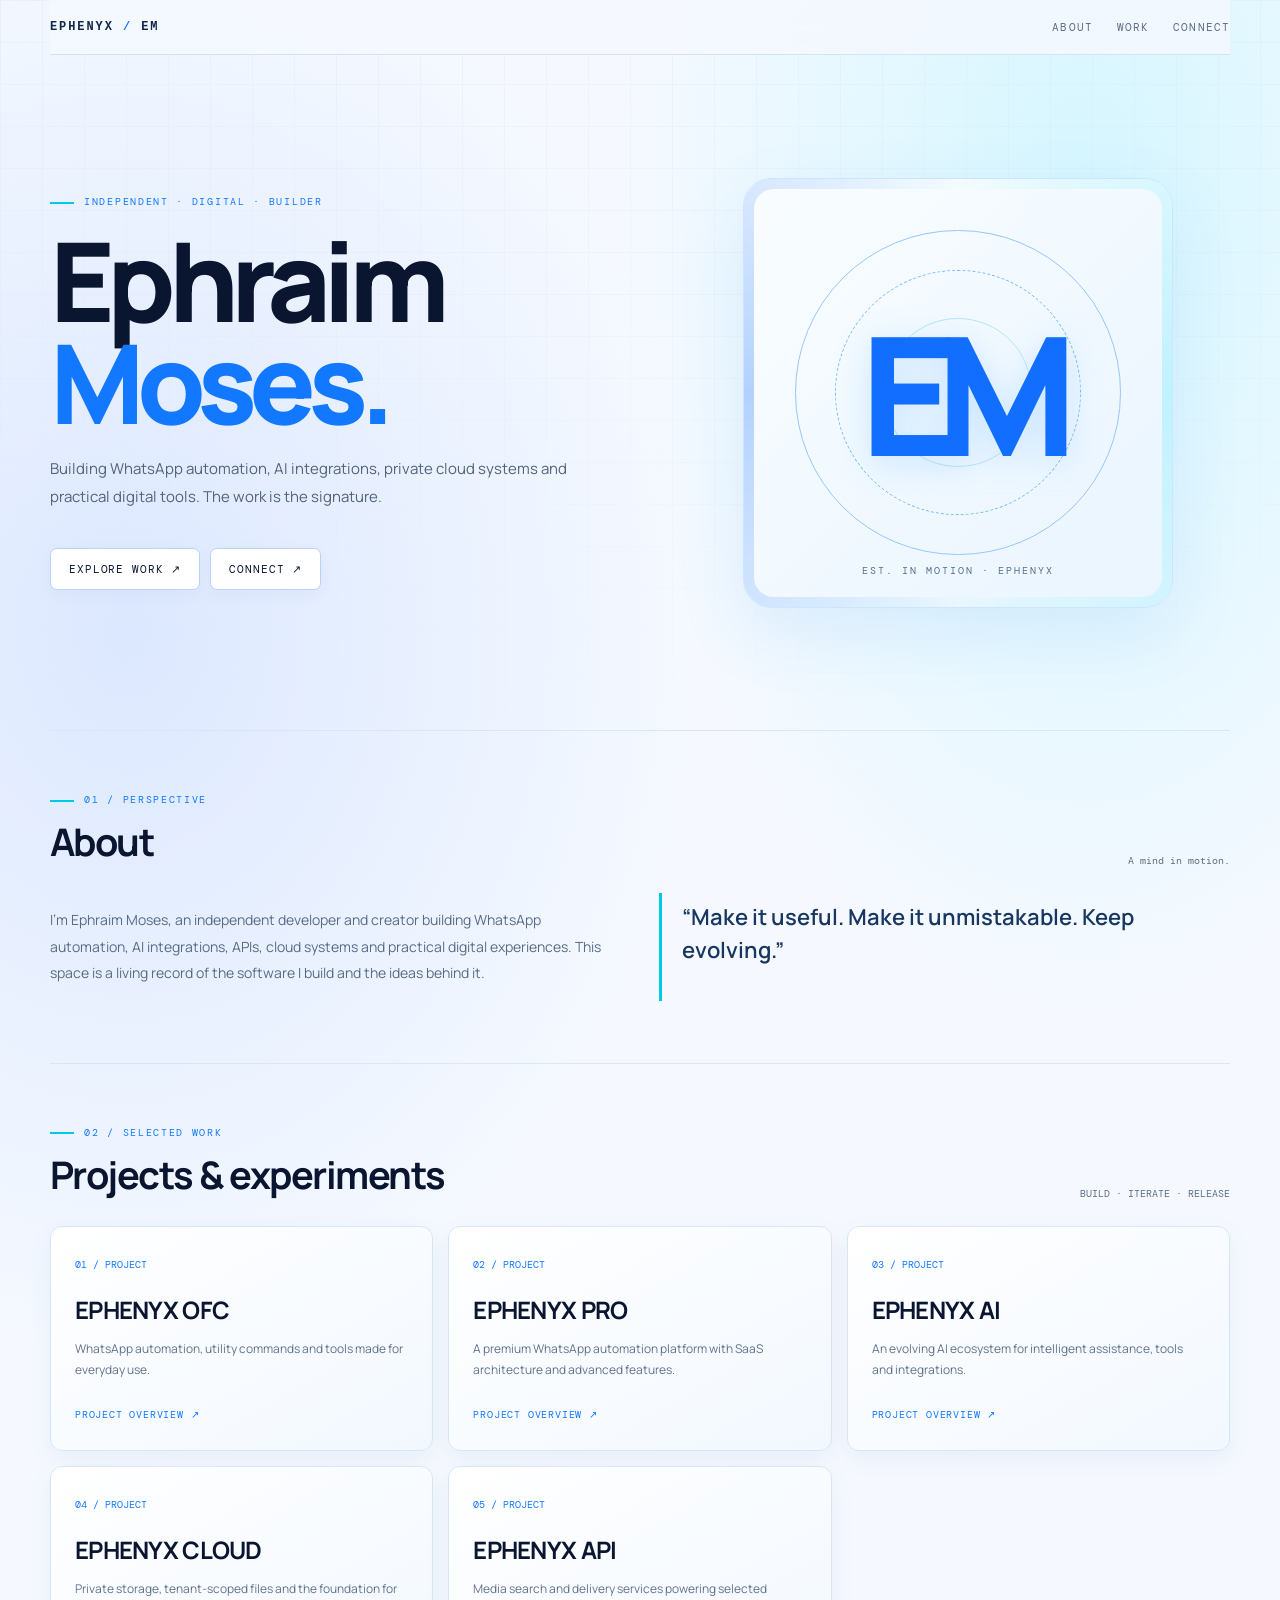
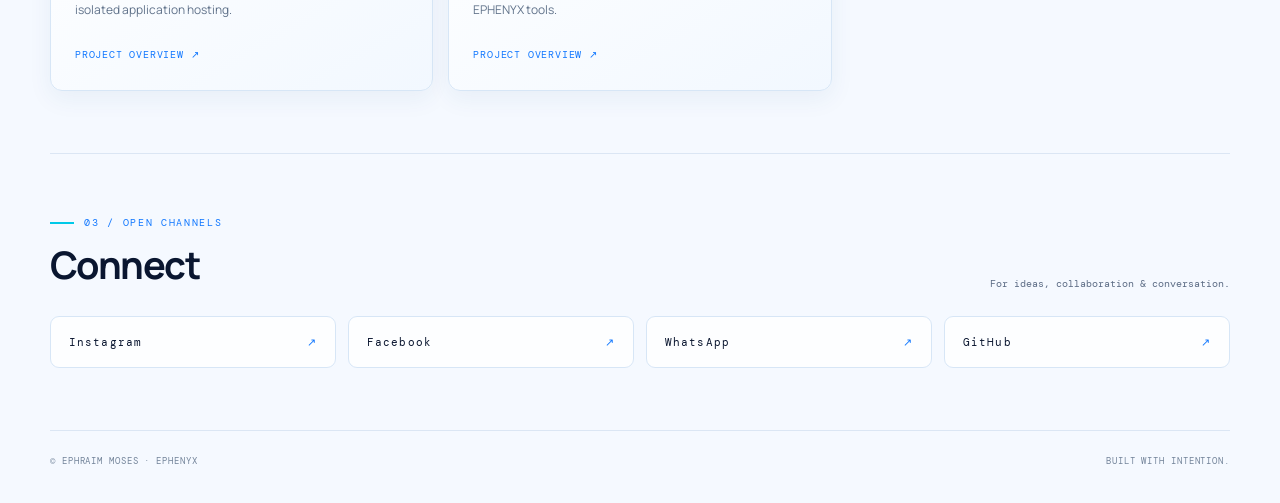
==== commit 2c15325d: "Refresh homepage with bright futuristic tech visual system" ====
--- a/index.html
+++ b/index.html
@@ -9,19 +9,19 @@
 <meta property="og:title" content="Ephraim Moses · EPHENYX"><meta property="og:description" content="Independent builder. Digital work. EPHENYX."><meta property="og:url" content="https://ephraimofc.github.io/EPHENYX/"><meta property="og:type" content="website"><meta name="twitter:card" content="summary"><meta name="twitter:title" content="Ephraim Moses | EPHENYX"><meta name="twitter:description" content="Independent developer building WhatsApp automation, AI integrations, cloud systems and practical digital tools.">
 <script type="application/ld+json">{"@context":"https://schema.org","@graph":[{"@type":"WebSite","name":"EPHENYX","url":"https://ephraimofc.github.io/EPHENYX/","description":"The official website of Ephraim Moses: software, WhatsApp automation, AI and digital projects."},{"@type":"Person","name":"Ephraim Moses","url":"https://ephraimofc.github.io/EPHENYX/","description":"Independent developer and creator behind EPHENYX, exploring software, WhatsApp automation, AI and digital tools.","sameAs":["https://github.com/EphraimOFC","https://www.facebook.com/share/1F3VkrP8Ye/","https://wa.me/qr/BTVJLOVQTSO5B1","https://www.instagram.com/mrephraimofc/"]}]}</script>
 <style>
-
-:root{--bg:#090a09;--fg:#eae6dd;--gold:#c4a36b;--muted:#96958d;--line:#292923;--serif:'Playfair Display',Georgia,serif;--mono:'DM Mono',monospace;--sans:'Manrope',sans-serif}
-*{box-sizing:border-box}html{scroll-behavior:smooth}body{margin:0;background:var(--bg);color:var(--fg);font-family:var(--sans);background-image:linear-gradient(90deg,transparent 49.9%,#151612 50%,transparent 50.1%),linear-gradient(#151612 1px,transparent 1px);background-size:100% 100%,100% 90px;background-repeat:no-repeat;overflow-x:hidden}
-.wrap{width:min(1120px,calc(100% - 40px));margin:auto}.top{display:flex;justify-content:space-between;align-items:center;padding:26px 0;border-bottom:1px solid var(--line)}.brand{font-size:11px;font-weight:600;letter-spacing:.3em}.brand span{color:var(--gold)}nav{display:flex;gap:24px}nav a{color:var(--muted);font:10px var(--mono);text-decoration:none;letter-spacing:.13em;text-transform:uppercase}nav a:hover{color:var(--gold)}
-.hero{min-height:75vh;display:grid;grid-template-columns:1fr 1fr;align-items:center;gap:35px;padding:60px 0}.eyebrow{color:var(--gold);font:10px var(--mono);letter-spacing:.22em;text-transform:uppercase}.eyebrow:before{content:"";display:inline-block;width:30px;height:1px;background:var(--gold);vertical-align:middle;margin-right:12px}
-h1{font:clamp(60px,8.8vw,110px)/.96 var(--serif);font-weight:400;letter-spacing:-.04em;margin:27px 0}h1 em{color:var(--gold);font-weight:400}.lead{max-width:490px;color:#aaa99f;line-height:1.9;font-size:14px}.btn{display:inline-block;margin:25px 10px 0 0;border:1px solid var(--gold);padding:14px 18px;text-decoration:none;color:var(--fg);font:10px var(--mono);letter-spacing:.13em;text-transform:uppercase}.btn:hover{background:var(--gold);color:#090909}
-.seal{aspect-ratio:1;max-width:390px;width:100%;margin:auto;position:relative;display:grid;place-items:center}.ring{position:absolute;border:1px solid #51432e;border-radius:50%;inset:6%;box-shadow:inset 0 0 70px #14110d,0 0 60px #15120c}.ring:before,.ring:after{content:"";position:absolute;inset:13%;border:1px solid #292720;border-radius:50%}.ring:after{inset:25%;border-color:#4a3b28}.seal strong{font:clamp(95px,14vw,155px) var(--serif);color:var(--gold);letter-spacing:-.13em;text-shadow:0 0 40px #6c5129;z-index:1}.seal small{position:absolute;bottom:7%;font:9px var(--mono);letter-spacing:.3em;color:var(--muted)}
-section{padding:65px 0;border-top:1px solid var(--line)}.head{display:flex;justify-content:space-between;align-items:end;margin-bottom:30px;gap:15px}.head h2{font:42px var(--serif);font-weight:400;margin:10px 0 0}.head small{font:10px var(--mono);color:var(--muted)}
-.about{display:grid;grid-template-columns:1fr 1fr;gap:38px;color:#a9a89f;line-height:1.9;font-size:14px}.quote{border-left:1px solid var(--gold);padding-left:20px;font:italic 23px/1.5 var(--serif);color:#d4c6aa}
-.projects{display:grid;grid-template-columns:repeat(3,1fr);gap:14px}.project{border:1px solid var(--line);background:linear-gradient(145deg,#131411,#0b0c0a);padding:25px;min-height:230px;position:relative;transition:.2s}.project:hover{border-color:#8a7047;transform:translateY(-3px)}.project small{font:10px var(--mono);color:var(--gold)}.project h3{font:27px var(--serif);font-weight:400;margin:22px 0 10px}.project p{color:var(--muted);font-size:12px;line-height:1.8}.project a{display:inline-block;margin-top:20px;color:var(--gold);font:10px var(--mono);text-decoration:none;text-transform:uppercase;letter-spacing:.1em}
-.links{display:flex;gap:12px;flex-wrap:wrap}.social{flex:1;min-width:170px;border:1px solid var(--line);padding:20px;text-decoration:none;color:var(--fg);font:11px var(--mono);letter-spacing:.1em;display:flex;justify-content:space-between}.social span{color:var(--gold)}.social:hover{border-color:var(--gold)}
-footer{border-top:1px solid var(--line);padding:25px 0 38px;display:flex;justify-content:space-between;color:#777;font:9px var(--mono);letter-spacing:.1em;text-transform:uppercase}
-@media(max-width:700px){.hero{grid-template-columns:1fr;padding:55px 0 35px;min-height:auto}.seal{max-width:270px}.top nav{gap:12px}.top nav a{font-size:9px}.projects{grid-template-columns:1fr}.project{min-height:190px}.about{grid-template-columns:1fr}.head{align-items:flex-start;flex-direction:column}.head h2{font-size:35px}h1{font-size:clamp(58px,15vw,85px)}}
+:root{--bg:#f5f9ff;--fg:#0a1630;--muted:#5c6c85;--accent:#1278ff;--cyan:#00c9e8;--line:#dbe6f4;--panel:#fff;--mono:'DM Mono',monospace;--sans:'Manrope',sans-serif}
+*{box-sizing:border-box}html{scroll-behavior:smooth}body{margin:0;color:var(--fg);font-family:var(--sans);background:radial-gradient(ellipse at 85% 10%,#d5f6ff 0,transparent 30%),radial-gradient(ellipse at 10% 30%,#dce8ff 0,transparent 35%),var(--bg);overflow-x:hidden}
+body:before{content:"";position:fixed;inset:0;pointer-events:none;background-image:linear-gradient(#d8e6f4 1px,transparent 1px),linear-gradient(90deg,#d8e6f4 1px,transparent 1px);background-size:42px 42px;opacity:.35;mask-image:linear-gradient(to bottom,black,transparent 85%);z-index:-1}
+.wrap{width:min(1180px,calc(100% - 40px));margin:auto}.top{display:flex;justify-content:space-between;align-items:center;padding:20px 0;border-bottom:1px solid #d5e4f5;position:sticky;top:0;background:#f5f9ffdd;backdrop-filter:blur(18px);z-index:10}.brand{font:700 12px var(--mono);letter-spacing:.16em;color:#122849}.brand span{color:var(--accent)}nav{display:flex;gap:24px}nav a{color:var(--muted);font:11px var(--mono);text-decoration:none;letter-spacing:.1em;text-transform:uppercase}nav a:hover{color:var(--accent)}
+.hero{min-height:75vh;display:grid;grid-template-columns:1.05fr .95fr;align-items:center;gap:35px;padding:58px 0}.eyebrow{color:var(--accent);font:10px var(--mono);letter-spacing:.17em;text-transform:uppercase}.eyebrow:before{content:"";display:inline-block;width:24px;height:2px;background:var(--cyan);vertical-align:middle;margin-right:10px}
+h1{font:clamp(60px,8.6vw,112px)/.92 var(--sans);font-weight:800;letter-spacing:-.07em;margin:22px 0}h1 em{font-style:normal;color:var(--accent)}.lead{max-width:520px;color:#52637b;line-height:1.85;font-size:15px}.btn{display:inline-block;margin:22px 10px 0 0;border:1px solid #b8d3f5;border-radius:7px;padding:13px 18px;text-decoration:none;color:var(--fg);font:11px var(--mono);letter-spacing:.08em;text-transform:uppercase;background:white;box-shadow:0 5px 18px #183b6b0a}.btn:hover{background:var(--accent);border-color:var(--accent);color:white}
+.seal{aspect-ratio:1;max-width:430px;width:100%;margin:auto;position:relative;display:grid;place-items:center;background:linear-gradient(145deg,#ffffffc8,#e4f4ffb0);border:1px solid #cce6ff;border-radius:28px;box-shadow:0 25px 70px #2b7fe21a;overflow:hidden}.seal:before{content:"";position:absolute;width:140%;height:140%;background:conic-gradient(from 0deg,transparent,#a9efff,transparent,#8cb9ff,transparent);animation:rotate 18s linear infinite;opacity:.65}.seal:after{content:"";position:absolute;inset:10px;background:linear-gradient(135deg,#f9fdff,#eaf5ff);border-radius:20px}.ring{position:absolute;border:1px solid #94c7ff;border-radius:50%;inset:12%;z-index:1}.ring:before,.ring:after{content:"";position:absolute;inset:12%;border:1px dashed #77baff;border-radius:50%}.ring:after{inset:27%;border-style:solid;border-color:#b4e8f4}.seal strong{font:800 clamp(100px,15vw,165px) var(--sans);letter-spacing:-.13em;color:#126eff;z-index:2;text-shadow:0 8px 35px #6bb9ff50}.seal small{position:absolute;bottom:7%;font:10px var(--mono);letter-spacing:.2em;color:#55718f;z-index:2}@keyframes rotate{to{transform:rotate(360deg)}}
+section{padding:62px 0;border-top:1px solid var(--line)}.head{display:flex;justify-content:space-between;align-items:end;margin-bottom:26px;gap:15px}.head h2{font:700 38px var(--sans);letter-spacing:-.04em;margin:9px 0 0}.head small{font:10px var(--mono);color:var(--muted)}
+.about{display:grid;grid-template-columns:1fr 1fr;gap:38px;color:#586b85;line-height:1.9;font-size:14px}.quote{border-left:3px solid var(--cyan);padding:8px 0 8px 20px;font:600 22px/1.5 var(--sans);color:#183760}
+.projects{display:grid;grid-template-columns:repeat(3,1fr);gap:15px}.project{border:1px solid #d7e6f6;border-radius:12px;background:linear-gradient(150deg,#fff,#f2f8ff);padding:24px;min-height:225px;position:relative;transition:.2s;box-shadow:0 8px 25px #1c4d8010}.project:hover{border-color:#8fc5ff;transform:translateY(-4px);box-shadow:0 18px 38px #2b70bf18}.project small{font:10px var(--mono);color:var(--accent)}.project h3{font:700 24px var(--sans);letter-spacing:-.03em;margin:20px 0 10px}.project p{color:#60728a;font-size:12px;line-height:1.8}.project a{display:inline-block;margin-top:15px;color:var(--accent);font:10px var(--mono);text-decoration:none;text-transform:uppercase;letter-spacing:.08em}
+.links{display:flex;gap:12px;flex-wrap:wrap}.social{flex:1;min-width:170px;border:1px solid #d7e6f6;border-radius:9px;background:#ffffffc7;padding:18px;text-decoration:none;color:var(--fg);font:11px var(--mono);letter-spacing:.1em;display:flex;justify-content:space-between}.social span{color:var(--accent)}.social:hover{border-color:#84baff;background:#eef7ff}
+footer{border-top:1px solid var(--line);padding:24px 0 36px;display:flex;justify-content:space-between;color:#73849a;font:9px var(--mono);letter-spacing:.1em;text-transform:uppercase}
+@media(max-width:700px){.hero{grid-template-columns:1fr;padding:48px 0 35px;min-height:auto}.seal{max-width:290px}.top nav{gap:12px}.top nav a{font-size:9px}.projects{grid-template-columns:1fr}.project{min-height:185px}.about{grid-template-columns:1fr}.head{align-items:flex-start;flex-direction:column}.head h2{font-size:32px}h1{font-size:clamp(58px,15vw,85px)}.top{padding:15px 0}}
 </style></head>
 <body><div class="wrap">
 <header class="top"><div class="brand">EPHENYX <span>/</span> EM</div><nav><a href="#about">About</a><a href="#work">Work</a><a href="ai.html">Connect</a></nav></header>
